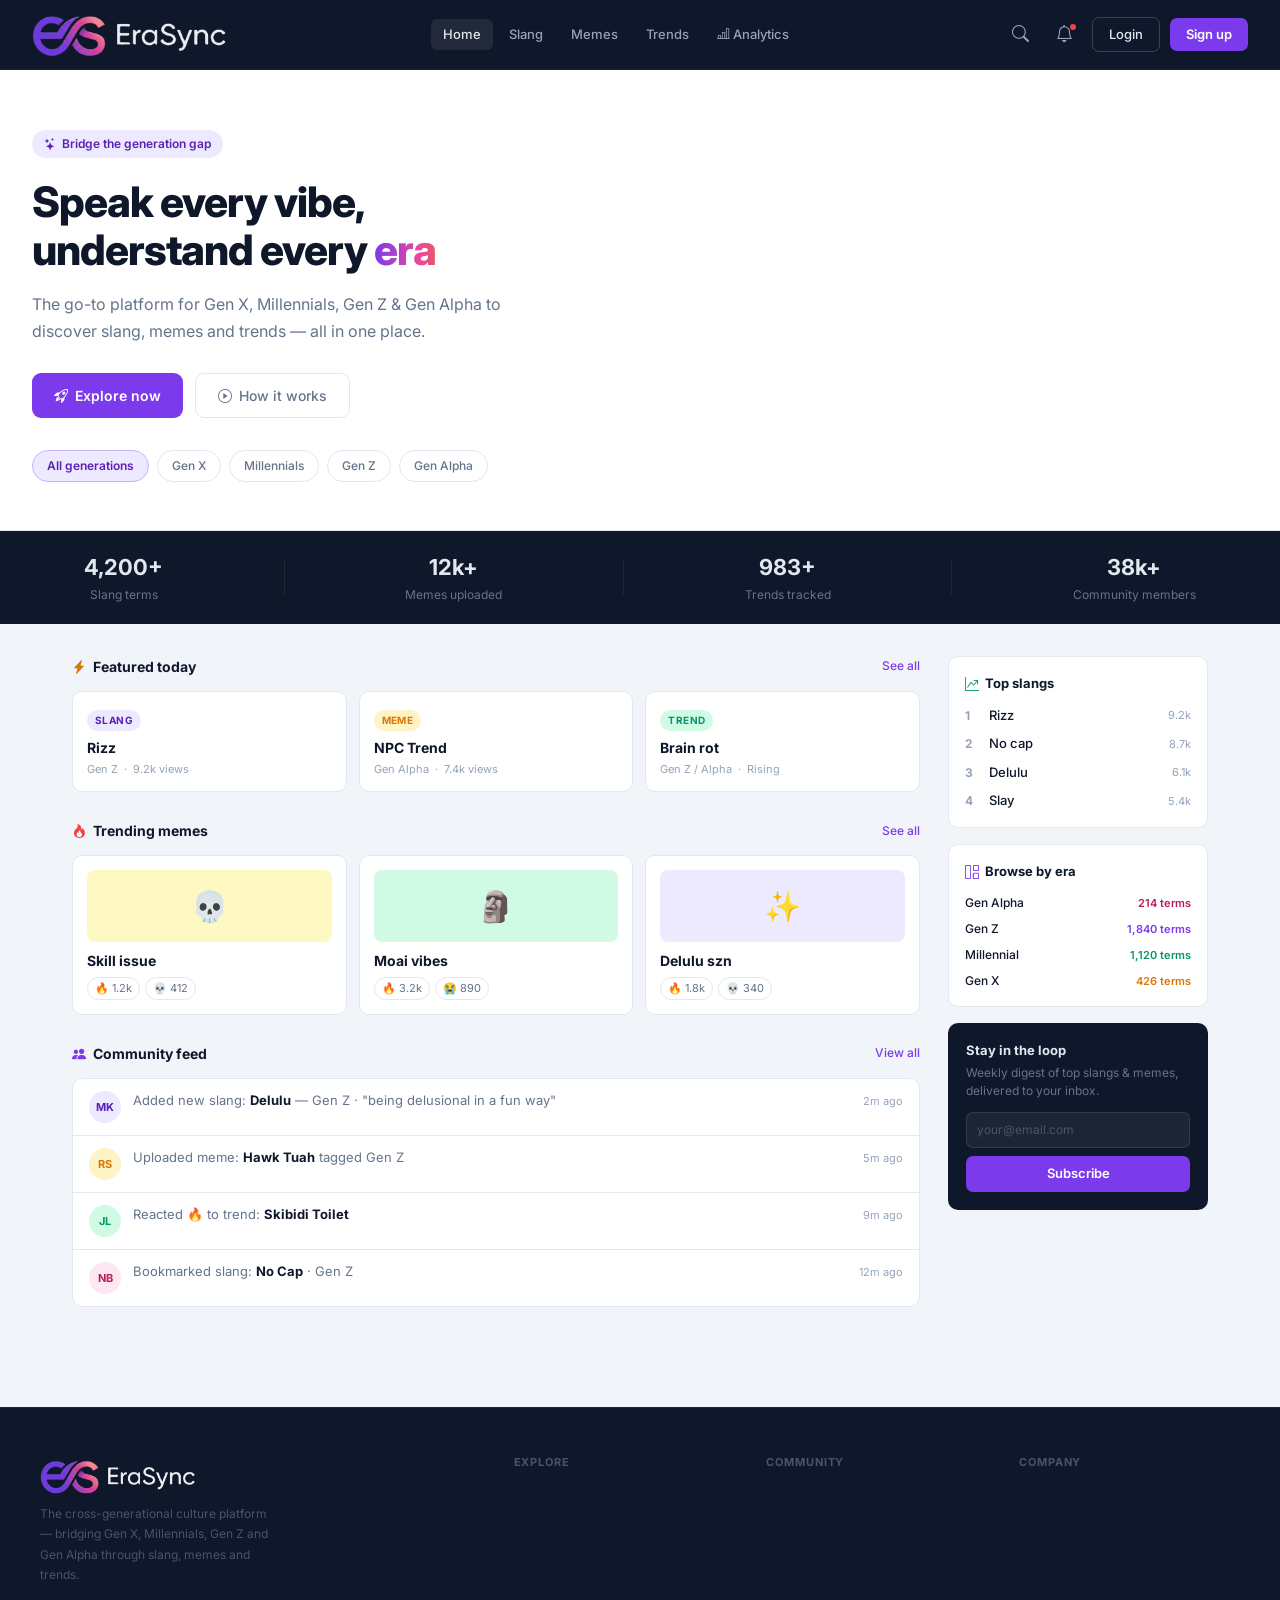
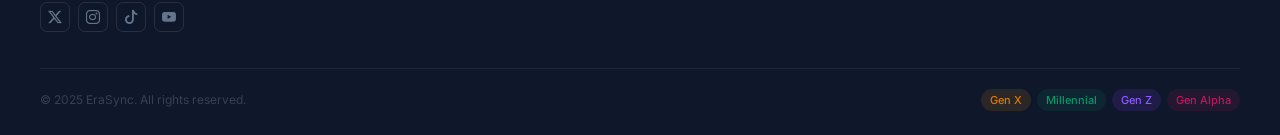
==== Frontend/index.html @ e8b585e9 "feat: Add login/register with API integration" ====
<!doctype html>
<html lang="en">
  <head>
    <meta charset="UTF-8" />
    <meta name="viewport" content="width=device-width, initial-scale=1.0" />
    <title>EraSync — Bridge the Generation Gap</title>

    <!-- Bootstrap 5 CSS -->
    <link
      href="https://cdn.jsdelivr.net/npm/bootstrap@5.3.2/dist/css/bootstrap.min.css"
      rel="stylesheet"
    />

    <!-- Bootstrap Icons -->
    <link
      href="https://cdn.jsdelivr.net/npm/bootstrap-icons@1.11.3/font/bootstrap-icons.min.css"
      rel="stylesheet"
    />

    <!-- Google Font: Inter -->
    <link
      href="https://fonts.googleapis.com/css2?family=Inter:wght@400;500;600;700;800&display=swap"
      rel="stylesheet"
    />

    <!-- Our custom CSS -->
    <link rel="stylesheet" href="css/style.css" />
  </head>
  <body>
    <!-- ═══════════════════════════════════
       NAVBAR
  ═══════════════════════════════════ -->
    <nav class="site-nav">
      <div class="nav-logo">
        <a href="index.html" class="nav-logo-link">
          <img
            src="assets/logo-white.png"
            alt="EraSync Logo"
            class="nav-logo-img"
            height="32"
            width="auto"
          />
        </a>
      </div>

      <div class="nav-links">
        <span class="nav-link-item active">Home</span>
        <span class="nav-link-item">Slang</span>
        <span class="nav-link-item">Memes</span>
        <span class="nav-link-item">Trends</span>
        <span class="nav-link-item">
          <i class="bi bi-bar-chart-line"></i> Analytics
        </span>
      </div>

      <div class="nav-actions">
        <div class="nav-icon-btn"><i class="bi bi-search"></i></div>
        <div class="nav-icon-btn">
          <i class="bi bi-bell"></i>
          <span class="notif-dot"></span>
        </div>
        <button class="btn-login">Login</button>
        <button class="btn-signup">Sign up</button>
        <button class="hamburger" id="hamburgerBtn" aria-label="Open menu">
          <span></span>
          <span></span>
          <span></span>
        </button>
      </div>
    </nav>

    <!-- Dark overlay behind the drawer -->
    <div class="drawer-overlay" id="drawerOverlay"></div>

    <!-- Side drawer (slides in from the right) -->
    <div class="side-drawer" id="sideDrawer">
      <!-- Drawer header -->
      <div class="drawer-header">
  <div class="nav-logo">
    <a href="index.html" class="nav-logo-link">
      <img 
        src="assets/logo-white.png" 
        alt="EraSync Logo" 
        class="nav-logo-img"
        height="28"
        width="auto"
      />
    </a>
  </div>
  <button class="drawer-close" id="drawerClose" aria-label="Close menu">
    <i class="bi bi-x-lg"></i>
  </button>
</div>

      <!-- Drawer nav links -->
      <div class="drawer-links">
        <span class="drawer-link active">Home</span>
        <span class="drawer-link">Slang</span>
        <span class="drawer-link">Memes</span>
        <span class="drawer-link">Trends</span>
        <span class="drawer-link">
          <i class="bi bi-bar-chart-line"></i> Analytics
        </span>
      </div>

      <!-- Drawer auth buttons -->
      <div class="drawer-auth">
        <button class="btn-login drawer-btn-full">Login</button>
        <button class="btn-signup drawer-btn-full">Sign up</button>
      </div>
    </div>

    <!-- ═══════════════════════════════════
       HERO SECTION
  ═══════════════════════════════════ -->
    <section class="hero">
      <div class="hero-eyebrow">
        <i class="bi bi-stars"></i>
        Bridge the generation gap
      </div>

      <h1 class="hero-heading">
        Speak every vibe,<br />
        understand every <span class="era-word">era</span>
      </h1>

      <p class="hero-subtext">
        The go-to platform for Gen X, Millennials, Gen Z &amp; Gen Alpha to
        discover slang, memes and trends — all in one place.
      </p>

      <div class="hero-cta">
        <button class="btn-primary-lg">
          <i class="bi bi-rocket-takeoff"></i> Explore now
        </button>
        <button class="btn-ghost-lg">
          <i class="bi bi-play-circle"></i> How it works
        </button>
      </div>

      <div class="gen-pills">
        <span class="gen-pill active">All generations</span>
        <span class="gen-pill">Gen X</span>
        <span class="gen-pill">Millennials</span>
        <span class="gen-pill">Gen Z</span>
        <span class="gen-pill">Gen Alpha</span>
      </div>
    </section>

    <!-- ═══════════════════════════════════
       STATS BAR
  ═══════════════════════════════════ -->
    <div class="stats-bar">
      <div class="stat-item">
        <div class="stat-number">4,200+</div>
        <div class="stat-label">Slang terms</div>
      </div>
      <div class="stat-divider"></div>
      <div class="stat-item">
        <div class="stat-number">12k+</div>
        <div class="stat-label">Memes uploaded</div>
      </div>
      <div class="stat-divider"></div>
      <div class="stat-item">
        <div class="stat-number">983+</div>
        <div class="stat-label">Trends tracked</div>
      </div>
      <div class="stat-divider"></div>
      <div class="stat-item">
        <div class="stat-number">38k+</div>
        <div class="stat-label">Community members</div>
      </div>
    </div>

    <!-- ═══════════════════════════════════
       MAIN CONTENT + SIDEBAR
  ═══════════════════════════════════ -->
    <div class="main-content">
      <!-- ── LEFT COLUMN ── -->
      <div>
        <!-- SECTION: Featured today -->
        <div class="section-block">
          <div class="section-header">
            <div class="section-title">
              <i class="bi bi-lightning-charge-fill icon-amber"></i>
              Featured today
            </div>
            <span class="section-link">See all</span>
          </div>
          <div class="cards-grid-3">
            <div class="content-card">
              <span class="ctag ctag-slang">Slang</span>
              <div class="card-title">Rizz</div>
              <div class="card-meta">Gen Z &nbsp;·&nbsp; 9.2k views</div>
            </div>
            <div class="content-card">
              <span class="ctag ctag-meme">Meme</span>
              <div class="card-title">NPC Trend</div>
              <div class="card-meta">Gen Alpha &nbsp;·&nbsp; 7.4k views</div>
            </div>
            <div class="content-card">
              <span class="ctag ctag-trend">Trend</span>
              <div class="card-title">Brain rot</div>
              <div class="card-meta">Gen Z / Alpha &nbsp;·&nbsp; Rising</div>
            </div>
          </div>
        </div>

        <!-- SECTION: Trending memes -->
        <div class="section-block">
          <div class="section-header">
            <div class="section-title">
              <i class="bi bi-fire icon-red"></i>
              Trending memes
            </div>
            <span class="section-link">See all</span>
          </div>
          <div class="cards-grid-3">
            <div class="content-card">
              <div class="meme-img meme-yellow">💀</div>
              <div class="card-title">Skill issue</div>
              <div class="meme-reacts">
                <span class="react-pill">🔥 1.2k</span>
                <span class="react-pill">💀 412</span>
              </div>
            </div>
            <div class="content-card">
              <div class="meme-img meme-green">🗿</div>
              <div class="card-title">Moai vibes</div>
              <div class="meme-reacts">
                <span class="react-pill">🔥 3.2k</span>
                <span class="react-pill">😭 890</span>
              </div>
            </div>
            <div class="content-card">
              <div class="meme-img meme-purple">✨</div>
              <div class="card-title">Delulu szn</div>
              <div class="meme-reacts">
                <span class="react-pill">🔥 1.8k</span>
                <span class="react-pill">💀 340</span>
              </div>
            </div>
          </div>
        </div>

        <!-- SECTION: Community feed -->
        <div class="section-block">
          <div class="section-header">
            <div class="section-title">
              <i class="bi bi-people-fill icon-purple"></i>
              Community feed
            </div>
            <span class="section-link">View all</span>
          </div>
          <div class="feed-list">
            <div class="feed-item">
              <div class="avatar av-purple">MK</div>
              <div class="feed-text">
                Added new slang: <strong>Delulu</strong> — Gen Z · "being
                delusional in a fun way"
              </div>
              <div class="feed-time">2m ago</div>
            </div>
            <div class="feed-item">
              <div class="avatar av-amber">RS</div>
              <div class="feed-text">
                Uploaded meme: <strong>Hawk Tuah</strong> tagged Gen Z
              </div>
              <div class="feed-time">5m ago</div>
            </div>
            <div class="feed-item">
              <div class="avatar av-green">JL</div>
              <div class="feed-text">
                Reacted 🔥 to trend: <strong>Skibidi Toilet</strong>
              </div>
              <div class="feed-time">9m ago</div>
            </div>
            <div class="feed-item">
              <div class="avatar av-pink">NB</div>
              <div class="feed-text">
                Bookmarked slang: <strong>No Cap</strong> · Gen Z
              </div>
              <div class="feed-time">12m ago</div>
            </div>
          </div>
        </div>
      </div>
      <!-- end left column -->

      <!-- ── RIGHT SIDEBAR ── -->
      <div>
        <!-- Top slangs -->
        <div class="sidebar-card">
          <div class="sidebar-title">
            <i class="bi bi-graph-up-arrow icon-green icon-sm"></i>
            Top slangs
          </div>
          <div class="top-slang-item">
            <span class="rank-num">1</span>
            <span class="slang-word">Rizz</span>
            <span class="slang-count">9.2k</span>
          </div>
          <div class="top-slang-item">
            <span class="rank-num">2</span>
            <span class="slang-word">No cap</span>
            <span class="slang-count">8.7k</span>
          </div>
          <div class="top-slang-item">
            <span class="rank-num">3</span>
            <span class="slang-word">Delulu</span>
            <span class="slang-count">6.1k</span>
          </div>
          <div class="top-slang-item">
            <span class="rank-num">4</span>
            <span class="slang-word">Slay</span>
            <span class="slang-count">5.4k</span>
          </div>
        </div>

        <!-- Browse by generation -->
        <div class="sidebar-card">
          <div class="sidebar-title">
            <i class="bi bi-grid-1x2 icon-purple icon-sm"></i>
            Browse by era
          </div>
          <div class="gen-era-item">
            <span class="gen-era-name">Gen Alpha</span>
            <span class="gen-era-count color-pink">214 terms</span>
          </div>
          <div class="gen-era-item">
            <span class="gen-era-name">Gen Z</span>
            <span class="gen-era-count color-purple">1,840 terms</span>
          </div>
          <div class="gen-era-item">
            <span class="gen-era-name">Millennial</span>
            <span class="gen-era-count color-green">1,120 terms</span>
          </div>
          <div class="gen-era-item">
            <span class="gen-era-name">Gen X</span>
            <span class="gen-era-count color-amber">426 terms</span>
          </div>
        </div>

        <!-- Newsletter -->
        <div class="newsletter-card">
          <div class="nl-title">Stay in the loop</div>
          <div class="nl-sub">
            Weekly digest of top slangs &amp; memes, delivered to your inbox.
          </div>
          <input class="nl-input" type="email" placeholder="your@email.com" />
          <button class="nl-btn">Subscribe</button>
        </div>
      </div>
      <!-- end sidebar -->
    </div>
    <!-- end main content -->

    <!-- ═══════════════════════════════════
       FOOTER
  ═══════════════════════════════════ -->
    <footer class="site-footer">
      <div class="footer-grid">
        <div>
          <div class="footer-brand-name">
            <a href="index.html" class="footer-logo-link">
              <img
                src="assets/logo-white.png"
                alt="EraSync"
                class="footer-logo-img"
                height="24"
                width="auto"
              />
            </a>
          </div>
          <p class="footer-brand-desc">
            The cross-generational culture platform — bridging Gen X,
            Millennials, Gen Z and Gen Alpha through slang, memes and trends.
          </p>
          <div class="footer-socials">
            <div class="social-icon"><i class="bi bi-twitter-x"></i></div>
            <div class="social-icon"><i class="bi bi-instagram"></i></div>
            <div class="social-icon"><i class="bi bi-tiktok"></i></div>
            <div class="social-icon"><i class="bi bi-youtube"></i></div>
          </div>
        </div>
        <div class="footer-col">
          <h5>Explore</h5>
          <a>Slang dictionary</a>
          <a>Meme gallery</a>
          <a>Trending now</a>
          <a>Gen timeline</a>
        </div>
        <div class="footer-col">
          <h5>Community</h5>
          <a>Submit slang</a>
          <a>Upload meme</a>
          <a>Leaderboard</a>
        </div>
        <div class="footer-col">
          <h5>Company</h5>
          <a>About us</a>
          <a>Privacy policy</a>
          <a>Contact</a>
        </div>
      </div>
      <div class="footer-bottom">
        <span class="footer-copy">© 2025 EraSync. All rights reserved.</span>
        <div class="footer-gen-badges">
          <span class="gen-badge badge-x">Gen X</span>
          <span class="gen-badge badge-m">Millennial</span>
          <span class="gen-badge badge-z">Gen Z</span>
          <span class="gen-badge badge-a">Gen Alpha</span>
        </div>
      </div>
    </footer>

    <!-- Bootstrap 5 JS -->
    <script src="https://cdn.jsdelivr.net/npm/bootstrap@5.3.2/dist/js/bootstrap.bundle.min.js"></script>

    <!-- Our custom JS -->
    <script src="js/main.js"></script>
  </body>
</html>
---- Frontend/css/style.css ----
/* ─────────────────────────────────────────────
   ERASYNC — style.css
───────────────────────────────────────────── */


/* ─────────────────────────────────────────
   1. DESIGN TOKENS
───────────────────────────────────────────── */
:root {
  --navy:        #0f172a;
  --navy-2:      #1e293b;
  --white:       #ffffff;
  --bg:          #f1f5f9;
  --card:        #ffffff;
  --border:      #e2e8f0;

  --text:        #0f172a;
  --text-2:      #64748b;
  --text-3:      #94a3b8;

  --purple:      #7c3aed;
  --purple-lt:   #ede9fe;
  --purple-txt:  #5b21b6;

  --green:       #059669;
  --green-lt:    #d1fae5;
  --amber:       #d97706;
  --amber-lt:    #fef3c7;
  --pink:        #be185d;
  --pink-lt:     #fce7f3;
  --red:         #dc2626;

  --radius:      10px;
}


/* ─────────────────────────────────────────
   2. BASE RESET
───────────────────────────────────────────── */
* { box-sizing: border-box; }

body {
  font-family: 'Inter', sans-serif;
  background-color: var(--bg);
  color: var(--text);
  margin: 0;
}

a { text-decoration: none; color: inherit; }


/* ─────────────────────────────────────────
   3. NAVBAR
───────────────────────────────────────────── */
.site-nav {
  background-color: var(--navy);
  padding: 0 32px;
  height: 70px; /* Increased from 60px to accommodate bigger logo */
  display: flex;
  align-items: center;
  justify-content: space-between;
  position: sticky;
  top: 0;
  z-index: 100;
  border-bottom: 1px solid rgba(255,255,255,0.06);
}

/* ── NAVBAR LOGO ── */
.nav-logo {
  display: flex;
  align-items: center;
  height: 100%;
}

.nav-logo-link {
  display: flex;
  align-items: center;
  height: 100%;
  text-decoration: none;
}

.nav-logo-img {
  height: 50px; /* Increased from 90px (was too big) */
  width: auto;
  object-fit: contain;
  display: block;
}

.nav-logo-img:hover {
  opacity: 0.85;
  transition: opacity 0.2s ease;
}

/* ── NAV LINKS ── */
.nav-links {
  display: flex;
  align-items: center;
  gap: 4px;
}

.nav-link-item {
  color: #94a3b8;
  font-size: 13px;
  font-weight: 500;
  padding: 6px 12px;
  border-radius: 6px;
  cursor: pointer;
  transition: color 0.15s, background 0.15s;
}

.nav-link-item:hover { 
  color: #fff; 
  background: rgba(255,255,255,0.06); 
}

.nav-link-item.active { 
  color: #e2e8f0; 
  background: rgba(255,255,255,0.08); 
}

/* ── NAV ACTIONS ── */
.nav-actions {
  display: flex;
  align-items: center;
  gap: 10px;
}

.nav-icon-btn {
  width: 34px;
  height: 34px;
  border-radius: 8px;
  display: flex;
  align-items: center;
  justify-content: center;
  color: #94a3b8;
  font-size: 17px;
  cursor: pointer;
  transition: background 0.15s, color 0.15s;
  position: relative;
}

.nav-icon-btn:hover { 
  background: rgba(255,255,255,0.07); 
  color: #fff; 
}

.notif-dot {
  position: absolute;
  top: 6px;
  right: 6px;
  width: 6px;
  height: 6px;
  background: #ef4444;
  border-radius: 50%;
}

.btn-login {
  font-size: 13px;
  font-weight: 500;
  padding: 7px 16px;
  border-radius: 7px;
  border: 1px solid rgba(255,255,255,0.18);
  color: #e2e8f0;
  background: transparent;
  cursor: pointer;
  transition: border-color 0.15s, color 0.15s;
}

.btn-login:hover { 
  border-color: rgba(255,255,255,0.35); 
  color: #fff; 
}

.btn-signup {
  font-size: 13px;
  font-weight: 600;
  padding: 7px 16px;
  border-radius: 7px;
  background: var(--purple);
  color: #fff;
  border: none;
  cursor: pointer;
  transition: background 0.15s;
}

.btn-signup:hover { 
  background: #6d28d9; 
}

/* ── HAMBURGER ── */
.hamburger {
  display: none;
  flex-direction: column;
  gap: 5px;
  cursor: pointer;
  padding: 4px;
  background: none;
  border: none;
}

.hamburger span {
  display: block;
  width: 22px;
  height: 2px;
  background: #94a3b8;
  border-radius: 2px;
  transition: all 0.25s;
}

/* Mobile drawer — hidden by default */
.mobile-menu {
  display: none;
  flex-direction: column;
  background: var(--navy);
  border-top: 1px solid rgba(255,255,255,0.06);
  padding: 16px 20px;
  gap: 6px;
}

.mobile-menu.open { display: flex; }

.mobile-link {
  color: #94a3b8;
  font-size: 14px;
  font-weight: 500;
  padding: 10px 12px;
  border-radius: 8px;
  cursor: pointer;
  transition: background 0.15s, color 0.15s;
}

.mobile-link:hover { background: rgba(255,255,255,0.06); color: #fff; }

.mobile-auth {
  display: flex;
  gap: 10px;
  margin-top: 8px;
  padding-top: 12px;
  border-top: 1px solid rgba(255,255,255,0.06);
}

.mobile-auth .btn-login,
.mobile-auth .btn-signup {
  flex: 1;
  text-align: center;
}


/* ─────────────────────────────────────────
   4. HERO
───────────────────────────────────────────── */
.hero {
  background: var(--white);
  padding: 60px 32px 48px;
  border-bottom: 1px solid var(--border);
}

.hero-eyebrow {
  display: inline-flex;
  align-items: center;
  gap: 6px;
  background: var(--purple-lt);
  color: var(--purple-txt);
  font-size: 12px;
  font-weight: 600;
  padding: 5px 12px;
  border-radius: 20px;
  margin-bottom: 20px;
}

.hero-heading {
  font-size: 42px;
  font-weight: 800;
  line-height: 1.15;
  color: var(--text);
  margin-bottom: 16px;
  letter-spacing: -1px;
}

.hero-heading .era-word {
  background: linear-gradient(90deg, #7c3aed, #ec4899, #d97706, #059669, #7c3aed);
  background-size: 300% auto;
  -webkit-background-clip: text;
  -webkit-text-fill-color: transparent;
  background-clip: text;
  animation: era-shift 5s linear infinite;
}

@keyframes era-shift {
  0%   { background-position: 0% center; }
  100% { background-position: 300% center; }
}

.hero-subtext {
  font-size: 16px;
  color: var(--text-2);
  line-height: 1.7;
  max-width: 520px;
  margin-bottom: 28px;
}

.hero-cta {
  display: flex;
  gap: 12px;
  flex-wrap: wrap;
  margin-bottom: 32px;
}

.btn-primary-lg {
  display: inline-flex;
  align-items: center;
  gap: 7px;
  background: var(--purple);
  color: #fff;
  font-size: 14px;
  font-weight: 600;
  padding: 11px 22px;
  border-radius: 9px;
  border: none;
  cursor: pointer;
  transition: background 0.15s;
}

.btn-primary-lg:hover { background: #6d28d9; }

.btn-ghost-lg {
  display: inline-flex;
  align-items: center;
  gap: 7px;
  background: transparent;
  color: var(--text-2);
  font-size: 14px;
  font-weight: 500;
  padding: 11px 22px;
  border-radius: 9px;
  border: 1px solid var(--border);
  cursor: pointer;
  transition: border-color 0.15s, color 0.15s;
}

.btn-ghost-lg:hover { border-color: #94a3b8; color: var(--text); }

.gen-pills {
  display: flex;
  gap: 8px;
  flex-wrap: wrap;
}

.gen-pill {
  font-size: 12px;
  font-weight: 500;
  padding: 6px 14px;
  border-radius: 20px;
  border: 1px solid var(--border);
  color: var(--text-2);
  background: var(--white);
  cursor: pointer;
  transition: all 0.15s;
}

.gen-pill:hover { border-color: var(--purple); color: var(--purple); }

.gen-pill.active {
  background: var(--purple-lt);
  border-color: #c4b5fd;
  color: var(--purple-txt);
  font-weight: 600;
}


/* ─────────────────────────────────────────
   5. STATS BAR
───────────────────────────────────────────── */
.stats-bar {
  background: var(--navy);
  padding: 20px 32px;
  display: flex;
  justify-content: space-around;
  align-items: center;
  flex-wrap: wrap;
  gap: 16px;
}

.stat-item { text-align: center; }

.stat-number {
  font-size: 22px;
  font-weight: 700;
  color: #e2e8f0;
}

.stat-label {
  font-size: 12px;
  color: #64748b;
  margin-top: 2px;
}

.stat-divider {
  width: 1px;
  height: 36px;
  background: rgba(255,255,255,0.07);
}


/* ─────────────────────────────────────────
   6. MAIN CONTENT LAYOUT
───────────────────────────────────────────── */
.main-content {
  padding: 32px;
  max-width: 1200px;
  margin: 0 auto;
  display: grid;
  grid-template-columns: 1fr 260px;
  gap: 28px;
  align-items: start;
}


/* ─────────────────────────────────────────
   7. SECTION HEADERS
───────────────────────────────────────────── */
.section-block { margin-bottom: 28px; }

.section-header {
  display: flex;
  align-items: center;
  justify-content: space-between;
  margin-bottom: 14px;
}

.section-title {
  font-size: 14px;
  font-weight: 700;
  color: var(--text);
  display: flex;
  align-items: center;
  gap: 7px;
}

.section-link {
  font-size: 12px;
  font-weight: 500;
  color: var(--purple);
  cursor: pointer;
}

.section-link:hover { text-decoration: underline; }


/* ─────────────────────────────────────────
   8. CONTENT TYPE TAGS
───────────────────────────────────────────── */
.ctag {
  font-size: 10px;
  font-weight: 700;
  padding: 3px 8px;
  border-radius: 20px;
  display: inline-block;
  text-transform: uppercase;
  letter-spacing: 0.04em;
}

.ctag-slang { background: var(--purple-lt); color: var(--purple-txt); }
.ctag-meme  { background: var(--amber-lt);  color: var(--amber); }
.ctag-trend { background: var(--green-lt);  color: var(--green); }


/* ─────────────────────────────────────────
   9. CARDS
───────────────────────────────────────────── */
.cards-grid-3 {
  display: grid;
  grid-template-columns: repeat(3, 1fr);
  gap: 12px;
}

.content-card {
  background: var(--card);
  border: 1px solid var(--border);
  border-radius: var(--radius);
  padding: 14px;
  cursor: pointer;
  transition: box-shadow 0.15s, border-color 0.15s;
}

.content-card:hover {
  border-color: #c4b5fd;
  box-shadow: 0 4px 16px rgba(124,58,237,0.08);
}

.card-title {
  font-size: 14px;
  font-weight: 700;
  color: var(--text);
  margin: 6px 0 3px;
}

.card-meta { font-size: 11px; color: var(--text-3); }

.meme-img {
  height: 72px;
  border-radius: 8px;
  display: flex;
  align-items: center;
  justify-content: center;
  font-size: 30px;
  margin-bottom: 8px;
}

.meme-reacts { display: flex; gap: 5px; margin-top: 6px; }

.react-pill {
  font-size: 11px;
  color: var(--text-2);
  padding: 2px 7px;
  border: 1px solid var(--border);
  border-radius: 20px;
}


/* ─────────────────────────────────────────
   10. COMMUNITY FEED
───────────────────────────────────────────── */
.feed-list {
  background: var(--card);
  border: 1px solid var(--border);
  border-radius: var(--radius);
  overflow: hidden;
}

.feed-item {
  display: flex;
  align-items: flex-start;
  gap: 12px;
  padding: 12px 16px;
  border-bottom: 1px solid var(--border);
}

.feed-item:last-child { border-bottom: none; }

.avatar {
  width: 32px;
  height: 32px;
  border-radius: 50%;
  display: flex;
  align-items: center;
  justify-content: center;
  font-size: 11px;
  font-weight: 700;
  flex-shrink: 0;
}

.av-purple { background: var(--purple-lt); color: var(--purple-txt); }
.av-amber  { background: var(--amber-lt);  color: var(--amber); }
.av-green  { background: var(--green-lt);  color: var(--green); }
.av-pink   { background: var(--pink-lt);   color: var(--pink); }

.feed-text {
  flex: 1;
  font-size: 13px;
  color: var(--text-2);
  line-height: 1.5;
}

.feed-text strong { color: var(--text); }

.feed-time {
  font-size: 11px;
  color: var(--text-3);
  white-space: nowrap;
  margin-top: 2px;
}


/* ─────────────────────────────────────────
   11. SIDEBAR
───────────────────────────────────────────── */
.sidebar-card {
  background: var(--card);
  border: 1px solid var(--border);
  border-radius: var(--radius);
  padding: 16px;
  margin-bottom: 16px;
}

.sidebar-title {
  font-size: 13px;
  font-weight: 700;
  color: var(--text);
  margin-bottom: 12px;
  display: flex;
  align-items: center;
  gap: 6px;
}

.top-slang-item {
  display: flex;
  align-items: center;
  gap: 8px;
  margin-bottom: 9px;
}

.top-slang-item:last-child { margin-bottom: 0; }

.rank-num { font-size: 12px; font-weight: 700; color: var(--text-3); width: 16px; }
.slang-word { font-size: 13px; font-weight: 500; color: var(--text); flex: 1; }
.slang-count { font-size: 11px; color: var(--text-3); }

.gen-era-item {
  display: flex;
  justify-content: space-between;
  align-items: center;
  font-size: 12px;
  margin-bottom: 8px;
}

.gen-era-item:last-child { margin-bottom: 0; }
.gen-era-name { color: var(--text); font-weight: 500; }
.gen-era-count { font-size: 11px; font-weight: 600; }

.newsletter-card {
  background: var(--navy);
  border-radius: var(--radius);
  padding: 18px;
  margin-bottom: 16px;
}

.nl-title { font-size: 13px; font-weight: 700; color: #e2e8f0; margin-bottom: 4px; }
.nl-sub { font-size: 12px; color: #64748b; margin-bottom: 12px; line-height: 1.5; }

.nl-input {
  width: 100%;
  background: rgba(255,255,255,0.06);
  border: 1px solid rgba(255,255,255,0.1);
  border-radius: 7px;
  padding: 8px 10px;
  font-size: 12px;
  color: #e2e8f0;
  margin-bottom: 8px;
  outline: none;
}

.nl-input::placeholder { color: #4b5563; }
.nl-input:focus { border-color: rgba(167,139,250,0.4); }

.nl-btn {
  width: 100%;
  background: var(--purple);
  color: #fff;
  font-size: 13px;
  font-weight: 600;
  padding: 8px;
  border-radius: 7px;
  border: none;
  cursor: pointer;
  transition: background 0.15s;
}

.nl-btn:hover { background: #6d28d9; }


/* ─────────────────────────────────────────
   12. FOOTER
───────────────────────────────────────────── */
.site-footer {
  background: var(--navy);
  padding: 48px 32px 24px;
  border-top: 1px solid rgba(255,255,255,0.06);
  margin-top: 40px;
}

.footer-grid {
  display: grid;
  grid-template-columns: 2fr 1fr 1fr 1fr;
  gap: 32px;
  margin-bottom: 36px;
  max-width: 1200px;
  margin-left: auto;
  margin-right: auto;
}

.footer-brand-name {
  display: flex;
  align-items: center;
  font-size: 18px;
  font-weight: 700;
  color: #a78bfa;
  margin-bottom: 8px;
}

.footer-logo-link {
  display: inline-block;
}

.footer-logo-img {
  height: 40px; /* Increased from 85px (was too big) */
  width: auto;
  object-fit: contain;
}

.footer-brand-desc { 
  font-size: 12px; 
  color: #475569; 
  line-height: 1.7; 
  max-width: 240px; 
}

.footer-socials { display: flex; gap: 8px; margin-top: 14px; }

.social-icon {
  width: 30px;
  height: 30px;
  border: 1px solid rgba(255,255,255,0.1);
  border-radius: 7px;
  display: flex;
  align-items: center;
  justify-content: center;
  color: #64748b;
  font-size: 14px;
  cursor: pointer;
  transition: border-color 0.15s, color 0.15s;
}

.social-icon:hover { border-color: rgba(167,139,250,0.4); color: #a78bfa; }

.footer-col h5 {
  font-size: 11px;
  font-weight: 700;
  text-transform: uppercase;
  letter-spacing: 0.08em;
  color: #475569;
  margin-bottom: 14px;
}

.footer-col a {
  display: block;
  font-size: 13px;
  color: #64748b;
  margin-bottom: 9px;
  cursor: pointer;
  transition: color 0.15s;
}

.footer-col a:hover { color: #94a3b8; }

.footer-bottom {
  display: flex;
  align-items: center;
  justify-content: space-between;
  flex-wrap: wrap;
  gap: 12px;
  border-top: 1px solid rgba(255,255,255,0.06);
  padding-top: 20px;
  max-width: 1200px;
  margin: 0 auto;
}

.footer-copy { font-size: 12px; color: #374151; }
.footer-gen-badges { display: flex; gap: 6px; flex-wrap: wrap; }

.gen-badge { font-size: 11px; font-weight: 500; padding: 3px 9px; border-radius: 20px; }
.badge-x { background: rgba(245,158,11,0.12); color: #d97706; }
.badge-m { background: rgba(5,150,105,0.12);  color: #059669; }
.badge-z { background: rgba(124,58,237,0.15); color: #8b5cf6; }
.badge-a { background: rgba(190,24,93,0.12);  color: #be185d; }


/* ═══════════════════════════════════════════
   RESPONSIVE BREAKPOINTS
   Tablet  → max-width: 900px
   Mobile  → max-width: 600px
═══════════════════════════════════════════ */

/* ── TABLET (900px and below) ── */
@media (max-width: 900px) {

  /* Hide desktop nav links, show hamburger */
  .nav-links { display: none; }
  .hamburger { display: flex; }

  /* Hide login/signup in navbar on tablet — they move to mobile menu */
  .nav-actions .btn-login,
  .nav-actions .btn-signup { display: none; }

  /* Hero: smaller heading */
  .hero { padding: 40px 24px 36px; }
  .hero-heading { font-size: 32px; }

  /* Stats: 2x2 grid instead of a row */
  .stats-bar { padding: 16px 24px; }
  .stat-divider { display: none; }

  /* Main content: stack sidebar below main column */
  .main-content {
    grid-template-columns: 1fr;
    padding: 24px;
    gap: 0;
  }

  /* Cards: 2 columns instead of 3 */
  .cards-grid-3 { grid-template-columns: repeat(2, 1fr); }

  /* Footer: 2-column grid */
  .footer-grid { grid-template-columns: 1fr 1fr; gap: 24px; }
  
  /* Logo sizes for tablet */
  .nav-logo-img {
    height: 40px;
  }
  
  .footer-logo-img {
    height: 34px;
  }
}


/* ── MOBILE (600px and below) ── */
@media (max-width: 600px) {

  /* Navbar padding tighter */
  .site-nav { padding: 0 16px; }

  /* Hero: stack everything, full width */
  .hero { padding: 32px 16px 28px; }
  .hero-heading { font-size: 26px; letter-spacing: -0.5px; }
  .hero-subtext { font-size: 14px; }

  /* CTA buttons: full width on mobile */
  .hero-cta { flex-direction: column; }
  .btn-primary-lg,
  .btn-ghost-lg { width: 100%; justify-content: center; }

  /* Stats: single column */
  .stats-bar { flex-direction: column; gap: 12px; padding: 20px 16px; }

  /* Main content: remove side padding */
  .main-content { padding: 16px; }

  /* Cards: single column */
  .cards-grid-3 { grid-template-columns: 1fr; }

  /* Footer: single column, centered */
  .footer-grid {
    grid-template-columns: 1fr;
    gap: 28px;
    text-align: center;
  }
  .footer-brand-desc { max-width: 100%; }
  .footer-socials { justify-content: center; }

  .footer-bottom { justify-content: center; text-align: center; }
  .footer-gen-badges { justify-content: center; }

  /* Site footer padding */
  .site-footer { padding: 36px 16px 20px; }
  
  /* Logo sizes for mobile */
  .nav-logo-img {
    height: 34px;
  }
  
  .footer-logo-img {
    height: 30px;
  }
}


/* ─────────────────────────────────────────
   UTILITY: icon colors (replaces inline styles)
───────────────────────────────────────────── */
.icon-amber  { color: #d97706; }
.icon-red    { color: #ef4444; }
.icon-purple { color: #7c3aed; }
.icon-green  { color: #059669; }
.icon-pink   { color: #be185d; }
.icon-sm     { font-size: 14px; }

/* Gen era count colors (replaces inline styles) */
.color-pink   { color: #be185d; }
.color-purple { color: #7c3aed; }
.color-green  { color: #059669; }
.color-amber  { color: #d97706; }

/* Meme image background colors (replaces inline styles) */
.meme-yellow { background: #fef9c3; }
.meme-green  { background: #d1fae5; }
.meme-purple { background: #ede9fe; }


/* ─────────────────────────────────────────
   SIDE DRAWER + OVERLAY
───────────────────────────────────────────── */

/* Dark overlay that appears behind the drawer */
.drawer-overlay {
  display: none;
  position: fixed;
  inset: 0;
  background: rgba(0, 0, 0, 0.5);
  z-index: 200;
  transition: opacity 0.3s;
}

.drawer-overlay.open { display: block; }

/* The drawer panel itself */
.side-drawer {
  position: fixed;
  top: 0;
  right: 0;
  height: 100vh;
  width: 280px;
  background: var(--navy);
  z-index: 300;
  display: flex;
  flex-direction: column;
  padding: 0;
  transform: translateX(100%);
  transition: transform 0.3s ease;
  border-left: 1px solid rgba(255,255,255,0.08);
}

/* When open class is added, slide into view */
.side-drawer.open {
  transform: translateX(0);
}

/* Drawer top row: logo + close button */
.drawer-header {
  display: flex;
  align-items: center;
  justify-content: space-between;
  padding: 16px 20px; /* Fixed: removed conflicting padding and height */
  border-bottom: 1px solid rgba(255,255,255,0.06);
}

.drawer-header .nav-logo-img {
  height: 36px; /* Drawer logo size */
}

.drawer-close {
  background: none;
  border: none;
  color: #94a3b8;
  font-size: 18px;
  cursor: pointer;
  padding: 4px;
  border-radius: 6px;
  transition: color 0.15s, background 0.15s;
}

.drawer-close:hover { color: #fff; background: rgba(255,255,255,0.07); }

/* Drawer nav links */
.drawer-links {
  display: flex;
  flex-direction: column;
  padding: 16px 12px;
  gap: 4px;
  flex: 1;
}

.drawer-link {
  color: #94a3b8;
  font-size: 14px;
  font-weight: 500;
  padding: 10px 12px;
  border-radius: 8px;
  cursor: pointer;
  transition: background 0.15s, color 0.15s;
  display: flex;
  align-items: center;
  gap: 8px;
}

.drawer-link:hover  { background: rgba(255,255,255,0.06); color: #fff; }
.drawer-link.active { background: rgba(255,255,255,0.08); color: #e2e8f0; }

/* Drawer bottom auth buttons */
.drawer-auth {
  padding: 16px 20px;
  border-top: 1px solid rgba(255,255,255,0.06);
  display: flex;
  flex-direction: column;
  gap: 8px;
}

.drawer-btn-full {
  width: 100%;
  text-align: center;
  justify-content: center;
}



/* ─────────────────────────────────────────
   AUTH PAGES STYLES
───────────────────────────────────────────── */

.auth-section {
  min-height: calc(100vh - 60px);
  display: flex;
  align-items: center;
  padding: 40px 0;
  background: linear-gradient(135deg, #f1f5f9 0%, #e2e8f0 100%);
}

.auth-card {
  background: #ffffff;
  border-radius: 16px;
  padding: 40px;
  box-shadow: 0 10px 40px rgba(15, 23, 42, 0.08);
  border: 1px solid var(--border);
}

.auth-header {
  text-align: center;
  margin-bottom: 32px;
}

.auth-header h2 {
  font-size: 28px;
  font-weight: 800;
  color: var(--text);
  margin-bottom: 8px;
}

.auth-subtitle {
  color: var(--text-2);
  font-size: 15px;
}

.form-group {
  margin-bottom: 20px;
}

.form-group .form-label {
  font-weight: 600;
  font-size: 13px;
  color: var(--text);
  margin-bottom: 6px;
}

.form-group .input-group-text {
  background: var(--bg);
  border: 1px solid var(--border);
  color: var(--text-2);
}

.form-group .form-control,
.form-group .form-select {
  border: 1px solid var(--border);
  border-radius: 8px;
  padding: 10px 14px;
  font-size: 14px;
  transition: border-color 0.15s ease, box-shadow 0.15s ease;
}

.form-group .form-control:focus,
.form-group .form-select:focus {
  border-color: var(--purple);
  box-shadow: 0 0 0 3px rgba(124, 58, 237, 0.1);
}

.form-group .form-control.is-invalid,
.form-group .form-select.is-invalid {
  border-color: #dc3545;
  background-image: none;
}

.form-group .form-control.is-invalid:focus,
.form-group .form-select.is-invalid:focus {
  border-color: #dc3545;
  box-shadow: 0 0 0 3px rgba(220, 53, 69, 0.1);
}

.invalid-feedback {
  font-size: 12px;
  margin-top: 4px;
}

.auth-submit-btn {
  width: 100%;
  padding: 12px;
  font-size: 15px;
  font-weight: 600;
  background: var(--purple);
  border: none;
  border-radius: 8px;
  transition: background 0.15s ease;
  margin-top: 20px;
}

.auth-submit-btn:hover {
  background: #6d28d9;
}

.auth-submit-btn:disabled {
  opacity: 0.7;
  cursor: not-allowed;
}


.auth-footer {
  text-align: center;
  margin-top: 20px;
  padding-top: 20px;
  border-top: 1px solid var(--border);
}

.auth-footer p {
  color: var(--text-2);
  font-size: 14px;
  margin: 0;
}

.auth-footer a {
  color: var(--purple);
  font-weight: 600;
}

.auth-footer a:hover {
  text-decoration: underline !important;
}

.toggle-password {
  border-left: none;
  border-radius: 0 8px 8px 0;
  background: transparent;
}

.toggle-password:hover {
  background: var(--bg);
}

/* Alert styling for auth pages */
.auth-card .alert {
  border-radius: 8px;
  padding: 12px 16px;
  font-size: 14px;
  margin-bottom: 20px;
}

.auth-card .alert-success {
  background: #d1fae5;
  border-color: #34d399;
  color: #065f46;
}

.auth-card .alert-danger {
  background: #fee2e2;
  border-color: #fca5a5;
  color: #991b1b;
}

/* Form check styling */
.form-check {
  padding-left: 0;
  display: flex;
  align-items: center;
  gap: 8px;
  min-height: auto;
  position: relative; /* Added for proper positioning */
}

.form-check-input {
  margin-left: 0 !important;
  margin-top: 0;
  border: 1.5px solid var(--border);
  border-radius: 4px;
  width: 18px;
  height: 18px;
  cursor: pointer;
  flex-shrink: 0;
  position: relative;
}

.form-check-input:checked {
  background-color: var(--purple);
  border-color: var(--purple);
}

.form-check-label {
  font-size: 13px;
  color: var(--text-2);
  margin: 0;
  padding: 0;
  cursor: pointer;
}

.form-check-label a {
  color: var(--purple);
  text-decoration: none;
}

.form-check-label a:hover {
  text-decoration: underline;
}

/* Fix for invalid feedback on checkboxes */
.form-check .invalid-feedback {
  position: absolute;
  bottom: -22px;
  left: 0;
  font-size: 12px;
  white-space: nowrap;
}

/* Responsive for auth pages */
@media (max-width: 768px) {
  .auth-section {
    padding: 20px 0;
    min-height: calc(100vh - 60px);
  }

  .auth-card {
    padding: 24px 20px;
  }

  .auth-header h2 {
    font-size: 24px;
  }
  
  .form-check .invalid-feedback {
    white-space: normal; /* Allow wrapping on mobile */
  }
}

@media (max-width: 576px) {
  .auth-card {
    padding: 20px 16px;
  }

  .auth-header h2 {
    font-size: 22px;
  }

  .form-group .form-control,
  .form-group .form-select {
    font-size: 16px;
  }
}
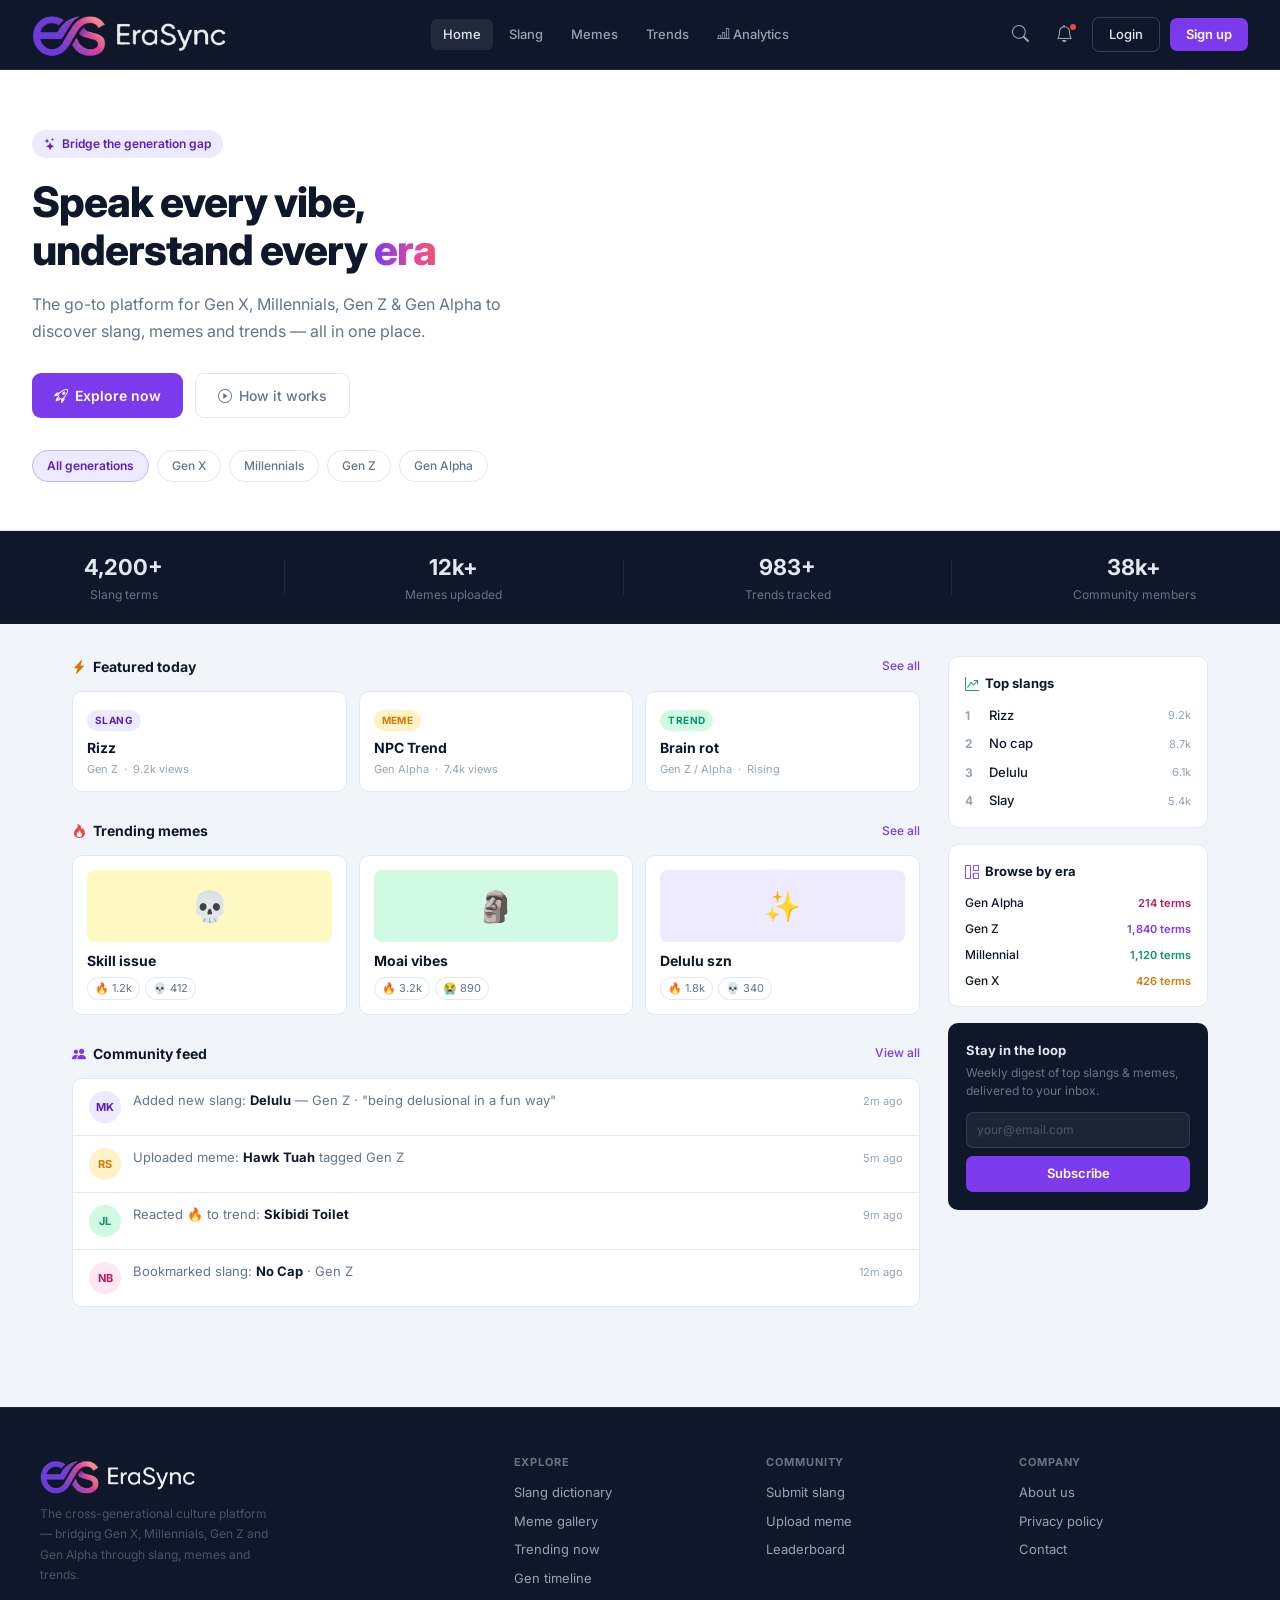
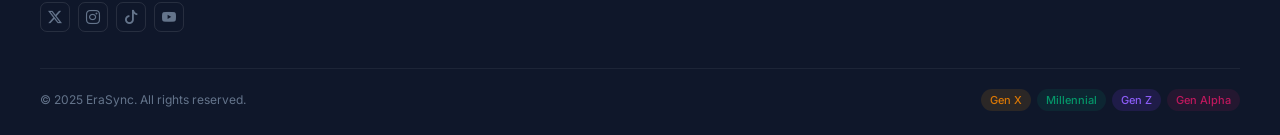
==== commit b606937b: "UI fixes" ====
--- a/Frontend/index.html
+++ b/Frontend/index.html
@@ -69,28 +69,26 @@
       </div>
     </nav>
 
-    <!-- Dark overlay behind the drawer -->
     <div class="drawer-overlay" id="drawerOverlay"></div>
 
-    <!-- Side drawer (slides in from the right) -->
     <div class="side-drawer" id="sideDrawer">
       <!-- Drawer header -->
       <div class="drawer-header">
-  <div class="nav-logo">
-    <a href="index.html" class="nav-logo-link">
-      <img 
-        src="assets/logo-white.png" 
-        alt="EraSync Logo" 
-        class="nav-logo-img"
-        height="28"
-        width="auto"
-      />
-    </a>
-  </div>
-  <button class="drawer-close" id="drawerClose" aria-label="Close menu">
-    <i class="bi bi-x-lg"></i>
-  </button>
-</div>
+        <div class="nav-logo">
+          <a href="index.html" class="nav-logo-link">
+            <img
+              src="assets/logo-white.png"
+              alt="EraSync Logo"
+              class="nav-logo-img"
+              height="28"
+              width="auto"
+            />
+          </a>
+        </div>
+        <button class="drawer-close" id="drawerClose" aria-label="Close menu">
+          <i class="bi bi-x-lg"></i>
+        </button>
+      </div>
 
       <!-- Drawer nav links -->
       <div class="drawer-links">
@@ -351,7 +349,6 @@
           <button class="nl-btn">Subscribe</button>
         </div>
       </div>
-      <!-- end sidebar -->
     </div>
     <!-- end main content -->
 
@@ -385,22 +382,22 @@
         </div>
         <div class="footer-col">
           <h5>Explore</h5>
-          <a>Slang dictionary</a>
-          <a>Meme gallery</a>
-          <a>Trending now</a>
-          <a>Gen timeline</a>
+          <a href="#">Slang dictionary</a>
+          <a href="#">Meme gallery</a>
+          <a href="#">Trending now</a>
+          <a href="#">Gen timeline</a>
         </div>
         <div class="footer-col">
           <h5>Community</h5>
-          <a>Submit slang</a>
-          <a>Upload meme</a>
-          <a>Leaderboard</a>
+          <a href="#">Submit slang</a>
+          <a href="#">Upload meme</a>
+          <a href="#">Leaderboard</a>
         </div>
         <div class="footer-col">
           <h5>Company</h5>
-          <a>About us</a>
-          <a>Privacy policy</a>
-          <a>Contact</a>
+          <a href="#">About us</a>
+          <a href="#">Privacy policy</a>
+          <a href="#">Contact</a>
         </div>
       </div>
       <div class="footer-bottom">
--- a/Frontend/css/style.css
+++ b/Frontend/css/style.css
@@ -728,20 +728,20 @@
   font-weight: 700;
   text-transform: uppercase;
   letter-spacing: 0.08em;
-  color: #475569;
+  color: #64748b;
   margin-bottom: 14px;
 }
 
 .footer-col a {
   display: block;
   font-size: 13px;
-  color: #64748b;
+  color: #94a3b8 !important;;
   margin-bottom: 9px;
   cursor: pointer;
   transition: color 0.15s;
 }
 
-.footer-col a:hover { color: #94a3b8; }
+.footer-col a:hover { color:  #e2e8f0 !important; }
 
 .footer-bottom {
   display: flex;
@@ -755,7 +755,7 @@
   margin: 0 auto;
 }
 
-.footer-copy { font-size: 12px; color: #374151; }
+.footer-copy { font-size: 12px; color:  #64748b; }
 .footer-gen-badges { display: flex; gap: 6px; flex-wrap: wrap; }
 
 .gen-badge { font-size: 11px; font-weight: 500; padding: 3px 9px; border-radius: 20px; }
